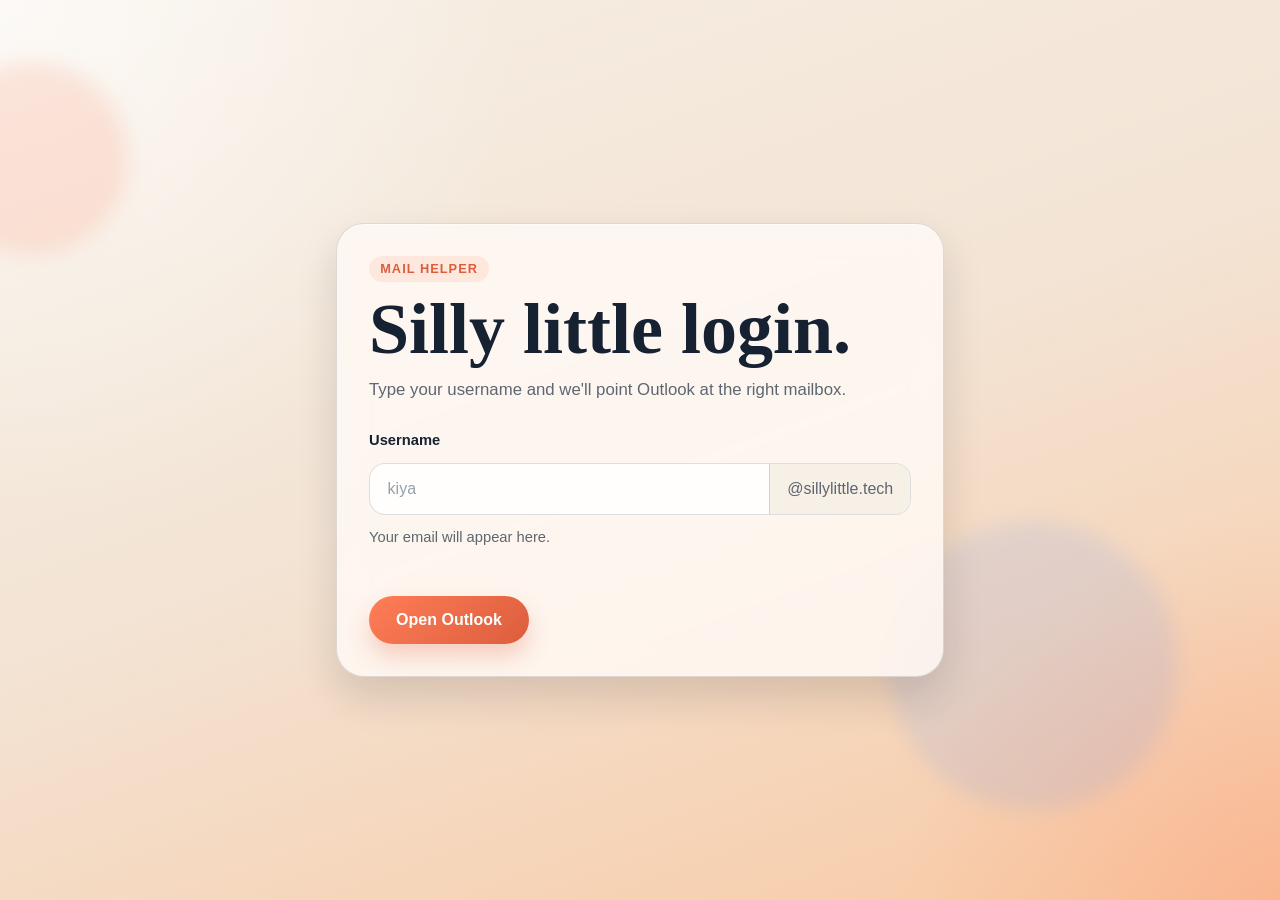
==== mapland/priv/static/index.html @ 3920af33 "Init Elixir app" ====
<!DOCTYPE html>
<html lang="en">
  <head>
    <meta charset="UTF-8" />
    <meta name="viewport" content="width=device-width, initial-scale=1.0" />
    <title>Silly Little Login</title>
    <meta
      name="description"
      content="Sign in to your sillylittle.tech mailbox with a tiny username helper."
    />
    <link rel="stylesheet" href="/styles.css" />
    <script defer src="/app.js"></script>
  </head>
  <body>
    <main class="shell">
      <section class="card">
        <p class="eyebrow">mail helper</p>
        <h1>Silly little login.</h1>
        <p class="lede">
          Type your username and we'll point Outlook at the right mailbox.
        </p>

        <form id="login-form" class="login-form">
          <label for="username">Username</label>
          <div class="input-row">
            <input
              id="username"
              name="username"
              type="text"
              inputmode="email"
              autocomplete="username"
              placeholder="kiya"
              aria-describedby="email-preview error-message"
              required
            />
            <span class="suffix">@sillylittle.tech</span>
          </div>

          <p id="email-preview" class="preview">Your email will appear here.</p>
          <p id="error-message" class="error" aria-live="polite"></p>

          <button type="submit">Open Outlook</button>
        </form>
      </section>
    </main>
  </body>
</html>
---- styles.css ----
:root {
  --bg: #f6eee3;
  --bg-accent: #f8c9a3;
  --paper: rgba(255, 250, 245, 0.84);
  --ink: #162131;
  --muted: #5f6671;
  --line: rgba(22, 33, 49, 0.14);
  --highlight: #ff7d57;
  --highlight-deep: #dc5d3d;
  --shadow: rgba(24, 20, 30, 0.14);
}

* {
  box-sizing: border-box;
}

body {
  margin: 0;
  min-height: 100vh;
  color: var(--ink);
  font-family: "Avenir Next", "Trebuchet MS", "Gill Sans", sans-serif;
  background:
    radial-gradient(circle at top left, rgba(255, 255, 255, 0.7), transparent 34%),
    radial-gradient(circle at bottom right, rgba(255, 125, 87, 0.25), transparent 24%),
    linear-gradient(160deg, var(--bg) 0%, #f3e4d5 48%, var(--bg-accent) 100%);
}

body::before,
body::after {
  content: "";
  position: fixed;
  z-index: 0;
  border-radius: 999px;
  filter: blur(10px);
  pointer-events: none;
}

body::before {
  top: 7vh;
  left: -4rem;
  width: 12rem;
  height: 12rem;
  background: rgba(255, 125, 87, 0.16);
}

body::after {
  right: 8vw;
  bottom: 10vh;
  width: 18rem;
  height: 18rem;
  background: rgba(87, 141, 255, 0.12);
}

.shell {
  position: relative;
  z-index: 1;
  min-height: 100vh;
  display: grid;
  place-items: center;
  padding: 1.5rem;
}

.card {
  width: min(100%, 38rem);
  padding: 2rem;
  border: 1px solid var(--line);
  border-radius: 1.75rem;
  background: var(--paper);
  backdrop-filter: blur(14px);
  box-shadow:
    0 1.25rem 2.5rem var(--shadow),
    inset 0 1px 0 rgba(255, 255, 255, 0.5);
  animation: float-in 480ms ease-out both;
}

.eyebrow {
  display: inline-block;
  margin: 0 0 0.8rem;
  padding: 0.35rem 0.7rem;
  border-radius: 999px;
  background: rgba(255, 125, 87, 0.12);
  color: var(--highlight-deep);
  font-size: 0.8rem;
  font-weight: 700;
  letter-spacing: 0.08em;
  text-transform: uppercase;
}

h1 {
  margin: 0;
  font-family: "Iowan Old Style", "Palatino Linotype", "Book Antiqua", serif;
  font-size: clamp(2.6rem, 7vw, 4.5rem);
  line-height: 0.95;
}

.lede {
  max-width: 30rem;
  margin: 0.9rem 0 1.8rem;
  color: var(--muted);
  font-size: 1.05rem;
  line-height: 1.55;
}

.login-form {
  display: grid;
  gap: 0.9rem;
}

.login-form label {
  font-size: 0.92rem;
  font-weight: 700;
}

.input-row {
  display: grid;
  grid-template-columns: minmax(0, 1fr) auto;
  overflow: hidden;
  border: 1px solid var(--line);
  border-radius: 1rem;
  background: rgba(255, 255, 255, 0.85);
  transition: border-color 160ms ease, transform 160ms ease, box-shadow 160ms ease;
}

.input-row:focus-within {
  border-color: rgba(220, 93, 61, 0.55);
  transform: translateY(-1px);
  box-shadow: 0 0 0 4px rgba(255, 125, 87, 0.12);
}

input {
  width: 100%;
  padding: 1rem 1.1rem;
  border: 0;
  color: var(--ink);
  background: transparent;
  font: inherit;
}

input:focus {
  outline: none;
}

input::placeholder {
  color: #95a0ae;
}

.suffix {
  display: flex;
  align-items: center;
  padding: 1rem 1.05rem;
  border-left: 1px solid var(--line);
  color: var(--muted);
  background: rgba(246, 238, 227, 0.8);
  white-space: nowrap;
}

.preview,
.error {
  min-height: 1.2rem;
  margin: 0;
  font-size: 0.92rem;
}

.preview {
  color: var(--muted);
}

.error {
  color: #b6332d;
}

button {
  width: fit-content;
  min-width: 10rem;
  padding: 0.95rem 1.3rem;
  border: 0;
  border-radius: 999px;
  color: white;
  background: linear-gradient(135deg, var(--highlight) 0%, var(--highlight-deep) 100%);
  box-shadow: 0 0.8rem 1.4rem rgba(220, 93, 61, 0.25);
  font: inherit;
  font-weight: 700;
  cursor: pointer;
  transition: transform 160ms ease, box-shadow 160ms ease, filter 160ms ease;
}

button:hover {
  transform: translateY(-1px);
  box-shadow: 0 1rem 1.8rem rgba(220, 93, 61, 0.3);
  filter: saturate(1.05);
}

button:active {
  transform: translateY(0);
}

@keyframes float-in {
  from {
    opacity: 0;
    transform: translateY(16px) scale(0.985);
  }

  to {
    opacity: 1;
    transform: translateY(0) scale(1);
  }
}

@media (max-width: 720px) {
  .card {
    padding: 1.4rem;
    border-radius: 1.4rem;
  }

  .input-row {
    grid-template-columns: 1fr;
  }

  .suffix {
    border-left: 0;
    border-top: 1px solid var(--line);
    justify-content: center;
  }

  button {
    width: 100%;
  }
}
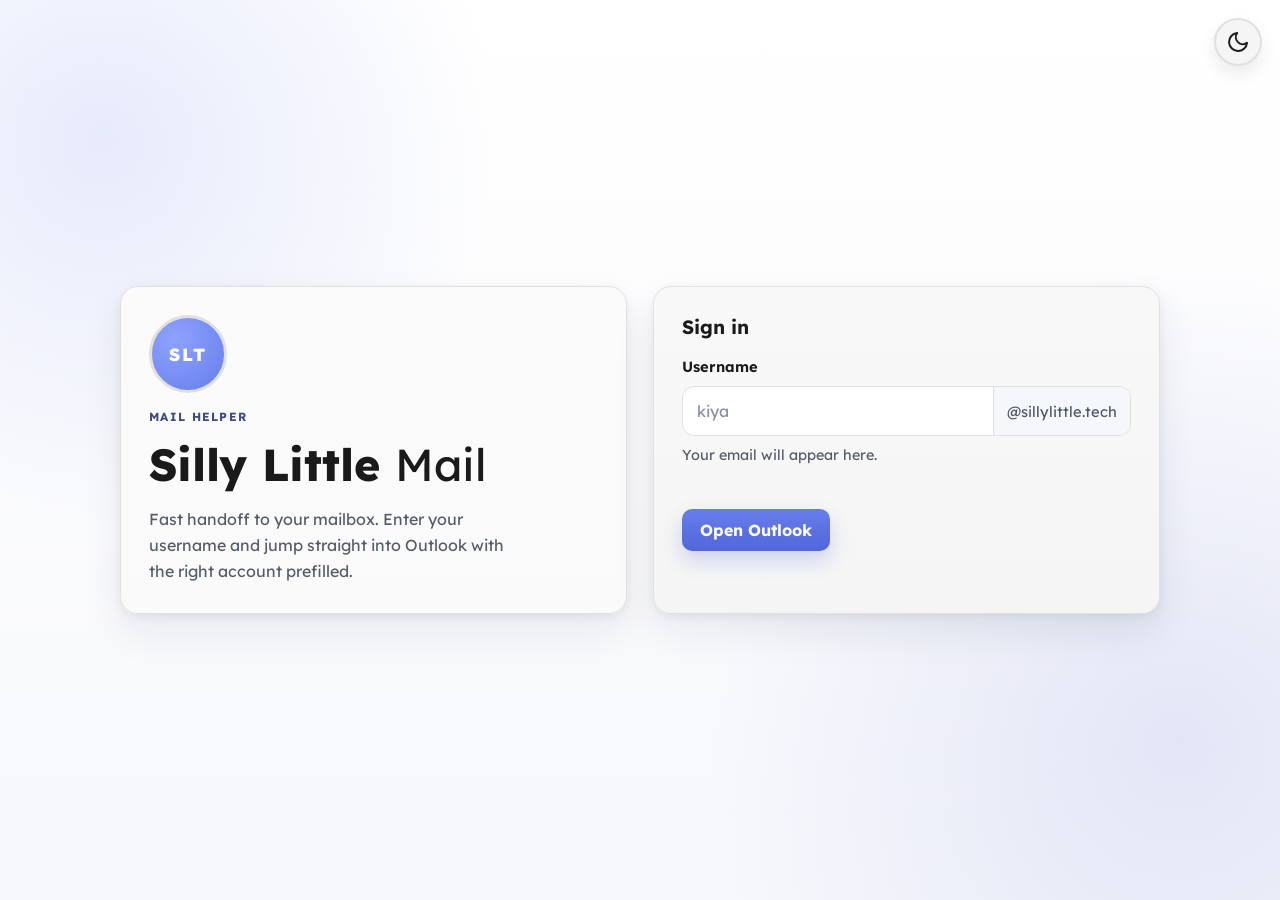
==== commit b64fd51e: "Respect Theme and Login Context" ====
--- a/mapland/priv/static/index.html
+++ b/mapland/priv/static/index.html
@@ -8,40 +8,107 @@
       name="description"
       content="Sign in to your sillylittle.tech mailbox with a tiny username helper."
     />
+    <script>
+      (function () {
+        try {
+          const savedTheme = localStorage.getItem("theme");
+          const systemTheme =
+            globalThis.matchMedia &&
+            globalThis.matchMedia("(prefers-color-scheme: dark)").matches
+              ? "dark"
+              : "light";
+          document.documentElement.dataset.theme = savedTheme || systemTheme;
+        } catch (error) {
+          document.documentElement.dataset.theme = "light";
+        }
+      })();
+    </script>
+    <link rel="preconnect" href="https://fonts.googleapis.com" />
+    <link rel="preconnect" href="https://fonts.gstatic.com" crossorigin />
+    <link
+      rel="stylesheet"
+      href="https://fonts.googleapis.com/css2?family=Lexend:wght@100..900&display=swap"
+    />
     <link rel="stylesheet" href="/styles.css" />
     <script defer src="/app.js"></script>
   </head>
   <body>
+    <button id="themeToggle" class="theme-toggle" aria-label="Toggle theme">
+      <svg
+        class="sun-icon"
+        xmlns="http://www.w3.org/2000/svg"
+        width="24"
+        height="24"
+        viewBox="0 0 24 24"
+        fill="none"
+        stroke="currentColor"
+        stroke-width="2"
+        stroke-linecap="round"
+        stroke-linejoin="round"
+      >
+        <circle cx="12" cy="12" r="5"></circle>
+        <line x1="12" y1="1" x2="12" y2="3"></line>
+        <line x1="12" y1="21" x2="12" y2="23"></line>
+        <line x1="4.22" y1="4.22" x2="5.64" y2="5.64"></line>
+        <line x1="18.36" y1="18.36" x2="19.78" y2="19.78"></line>
+        <line x1="1" y1="12" x2="3" y2="12"></line>
+        <line x1="21" y1="12" x2="23" y2="12"></line>
+        <line x1="4.22" y1="19.78" x2="5.64" y2="18.36"></line>
+        <line x1="18.36" y1="5.64" x2="19.78" y2="4.22"></line>
+      </svg>
+      <svg
+        class="moon-icon"
+        xmlns="http://www.w3.org/2000/svg"
+        width="24"
+        height="24"
+        viewBox="0 0 24 24"
+        fill="none"
+        stroke="currentColor"
+        stroke-width="2"
+        stroke-linecap="round"
+        stroke-linejoin="round"
+      >
+        <path d="M21 12.79A9 9 0 1 1 11.21 3 7 7 0 0 0 21 12.79z"></path>
+      </svg>
+    </button>
     <main class="shell">
-      <section class="card">
-        <p class="eyebrow">mail helper</p>
-        <h1>Silly little login.</h1>
-        <p class="lede">
-          Type your username and we'll point Outlook at the right mailbox.
-        </p>
+      <div class="layout">
+        <section class="panel brand-panel" aria-label="Site introduction">
+          <div class="avatar" aria-hidden="true">SLT</div>
+          <p class="eyebrow">mail helper</p>
+          <h1>Silly Little <span>Mail</span></h1>
+          <p class="lede">
+            Fast handoff to your mailbox. Enter your username and jump straight
+            into Outlook with the right account prefilled.
+          </p>
+        </section>
 
-        <form id="login-form" class="login-form">
-          <label for="username">Username</label>
-          <div class="input-row">
-            <input
-              id="username"
-              name="username"
-              type="text"
-              inputmode="email"
-              autocomplete="username"
-              placeholder="kiya"
-              aria-describedby="email-preview error-message"
-              required
-            />
-            <span class="suffix">@sillylittle.tech</span>
-          </div>
+        <section class="panel card">
+          <h2>Sign in</h2>
 
-          <p id="email-preview" class="preview">Your email will appear here.</p>
-          <p id="error-message" class="error" aria-live="polite"></p>
+          <form id="login-form" class="login-form">
+            <label for="username">Username</label>
+            <div class="input-row">
+              <input
+                id="username"
+                name="username"
+                type="text"
+                inputmode="email"
+                autocomplete="username"
+                placeholder="kiya"
+                aria-describedby="email-preview error-message"
+                required
+              />
+              <span class="suffix">@sillylittle.tech</span>
+            </div>
 
-          <button type="submit">Open Outlook</button>
-        </form>
-      </section>
+            <p id="email-preview" class="preview">Your email will appear here.</p>
+            <p id="error-message" class="error" aria-live="polite"></p>
+
+            <button type="submit">Open Outlook</button>
+          </form>
+        </section>
+      </div>
     </main>
   </body>
 </html>
--- a/styles.css
+++ b/styles.css
@@ -1,13 +1,43 @@
 :root {
-  --bg: #f6eee3;
-  --bg-accent: #f8c9a3;
-  --paper: rgba(255, 250, 245, 0.84);
-  --ink: #162131;
-  --muted: #5f6671;
-  --line: rgba(22, 33, 49, 0.14);
-  --highlight: #ff7d57;
-  --highlight-deep: #dc5d3d;
-  --shadow: rgba(24, 20, 30, 0.14);
+  --bg-color: #ffffff;
+  --bg-bottom: #f7f8fc;
+  --glow-a: rgba(102, 126, 234, 0.15);
+  --glow-b: rgba(80, 98, 202, 0.13);
+  --text-color: #1a1a1a;
+  --muted: #555d68;
+  --card-bg: #f5f5f5;
+  --panel-bg: #fafafa;
+  --border-color: #e0e0e0;
+  --accent-color: #667eea;
+  --accent-deep: #5166d8;
+  --danger: #a83a3a;
+  --placeholder: #8690a0;
+  --surface: #ffffff;
+  --surface-soft: #f6f7fa;
+  --shadow-a: rgba(15, 23, 42, 0.08);
+  --shadow-b: rgba(15, 23, 42, 0.06);
+  --toggle-shadow: rgba(0, 0, 0, 0.08);
+}
+
+[data-theme="dark"] {
+  --bg-color: #121722;
+  --bg-bottom: #0e1119;
+  --glow-a: rgba(140, 157, 255, 0.2);
+  --glow-b: rgba(85, 108, 232, 0.18);
+  --text-color: #f2f5ff;
+  --muted: #bec8da;
+  --card-bg: #1b2230;
+  --panel-bg: #171d2a;
+  --border-color: #323a4f;
+  --accent-color: #8b9dff;
+  --accent-deep: #7086fa;
+  --danger: #ff9a9a;
+  --placeholder: #93a0ba;
+  --surface: #1f2736;
+  --surface-soft: #262f41;
+  --shadow-a: rgba(0, 0, 0, 0.34);
+  --shadow-b: rgba(0, 0, 0, 0.24);
+  --toggle-shadow: rgba(0, 0, 0, 0.3);
 }
 
 * {
@@ -17,123 +47,189 @@
 body {
   margin: 0;
   min-height: 100vh;
-  color: var(--ink);
-  font-family: "Avenir Next", "Trebuchet MS", "Gill Sans", sans-serif;
+  color: var(--text-color);
+  font-family:
+    "Lexend",
+    -apple-system,
+    BlinkMacSystemFont,
+    "Segoe UI",
+    Roboto,
+    "Helvetica Neue",
+    Arial,
+    sans-serif;
   background:
-    radial-gradient(circle at top left, rgba(255, 255, 255, 0.7), transparent 34%),
-    radial-gradient(circle at bottom right, rgba(255, 125, 87, 0.25), transparent 24%),
-    linear-gradient(160deg, var(--bg) 0%, #f3e4d5 48%, var(--bg-accent) 100%);
-}
-
-body::before,
-body::after {
-  content: "";
+    radial-gradient(circle at 8% 15%, var(--glow-a), transparent 28%),
+    radial-gradient(circle at 92% 82%, var(--glow-b), transparent 34%),
+    linear-gradient(180deg, var(--bg-color) 0%, var(--bg-bottom) 100%);
+  transition:
+    background-color 0.2s ease,
+    color 0.2s ease;
+}
+
+.theme-toggle {
   position: fixed;
-  z-index: 0;
+  top: 18px;
+  right: 18px;
+  width: 48px;
+  height: 48px;
   border-radius: 999px;
-  filter: blur(10px);
-  pointer-events: none;
-}
-
-body::before {
-  top: 7vh;
-  left: -4rem;
-  width: 12rem;
-  height: 12rem;
-  background: rgba(255, 125, 87, 0.16);
-}
-
-body::after {
-  right: 8vw;
-  bottom: 10vh;
-  width: 18rem;
-  height: 18rem;
-  background: rgba(87, 141, 255, 0.12);
+  border: 2px solid var(--border-color);
+  background: var(--card-bg);
+  color: var(--text-color);
+  box-shadow: 0 8px 18px var(--toggle-shadow);
+  cursor: pointer;
+  z-index: 10;
+  display: flex;
+  align-items: center;
+  justify-content: center;
+  transition:
+    transform 0.18s ease,
+    background-color 0.18s ease,
+    border-color 0.18s ease;
+}
+
+.theme-toggle:hover {
+  transform: rotate(12deg);
+}
+
+.sun-icon {
+  display: none;
+}
+
+.moon-icon {
+  display: block;
+}
+
+[data-theme="dark"] .sun-icon {
+  display: block;
+}
+
+[data-theme="dark"] .moon-icon {
+  display: none;
 }
 
 .shell {
-  position: relative;
-  z-index: 1;
   min-height: 100vh;
   display: grid;
   place-items: center;
-  padding: 1.5rem;
+  padding: 24px 20px;
+}
+
+.layout {
+  width: min(1040px, 100%);
+  display: grid;
+  grid-template-columns: minmax(280px, 1fr) minmax(320px, 1fr);
+  gap: 26px;
+  align-items: stretch;
+  animation: rise-in 420ms ease-out both;
+}
+
+.panel {
+  border: 1px solid var(--border-color);
+  border-radius: 18px;
+  background: linear-gradient(180deg, color-mix(in srgb, var(--panel-bg) 85%, #ffffff 15%) 0%, var(--panel-bg) 100%);
+  box-shadow:
+    0 18px 40px var(--shadow-a),
+    0 3px 10px var(--shadow-b);
+}
+
+.brand-panel {
+  padding: 28px;
+  display: flex;
+  flex-direction: column;
+  justify-content: center;
+  gap: 16px;
+}
+
+.avatar {
+  width: 78px;
+  height: 78px;
+  border-radius: 999px;
+  border: 3px solid var(--border-color);
+  background: radial-gradient(circle at 32% 30%, #8ea2ff, var(--accent-color));
+  color: #fff;
+  display: grid;
+  place-items: center;
+  font-size: 1.1rem;
+  font-weight: 800;
+  letter-spacing: 0.08em;
+}
+
+.eyebrow {
+  margin: 0;
+  font-size: 0.74rem;
+  font-weight: 700;
+  letter-spacing: 0.11em;
+  text-transform: uppercase;
+  color: #3e4b81;
+}
+
+h1 {
+  margin: 0;
+  font-size: clamp(2rem, 4vw, 2.8rem);
+  line-height: 1.1;
+  font-weight: 750;
+}
+
+h1 span {
+  font-weight: 420;
+}
+
+.lede {
+  margin: 0;
+  color: var(--muted);
+  font-size: 1rem;
+  line-height: 1.65;
+  max-width: 38ch;
 }
 
 .card {
-  width: min(100%, 38rem);
-  padding: 2rem;
-  border: 1px solid var(--line);
-  border-radius: 1.75rem;
-  background: var(--paper);
-  backdrop-filter: blur(14px);
-  box-shadow:
-    0 1.25rem 2.5rem var(--shadow),
-    inset 0 1px 0 rgba(255, 255, 255, 0.5);
-  animation: float-in 480ms ease-out both;
-}
-
-.eyebrow {
-  display: inline-block;
-  margin: 0 0 0.8rem;
-  padding: 0.35rem 0.7rem;
-  border-radius: 999px;
-  background: rgba(255, 125, 87, 0.12);
-  color: var(--highlight-deep);
-  font-size: 0.8rem;
+  background: linear-gradient(180deg, color-mix(in srgb, var(--card-bg) 65%, #ffffff 35%) 0%, var(--card-bg) 100%);
+  padding: 28px;
+}
+
+h2 {
+  margin: 0 0 18px;
+  font-size: 1.2rem;
   font-weight: 700;
-  letter-spacing: 0.08em;
-  text-transform: uppercase;
-}
-
-h1 {
-  margin: 0;
-  font-family: "Iowan Old Style", "Palatino Linotype", "Book Antiqua", serif;
-  font-size: clamp(2.6rem, 7vw, 4.5rem);
-  line-height: 0.95;
-}
-
-.lede {
-  max-width: 30rem;
-  margin: 0.9rem 0 1.8rem;
-  color: var(--muted);
-  font-size: 1.05rem;
-  line-height: 1.55;
 }
 
 .login-form {
   display: grid;
-  gap: 0.9rem;
+  gap: 10px;
 }
 
 .login-form label {
   font-size: 0.92rem;
-  font-weight: 700;
+  font-weight: 650;
 }
 
 .input-row {
   display: grid;
   grid-template-columns: minmax(0, 1fr) auto;
+  border: 1px solid var(--border-color);
+  border-radius: 12px;
   overflow: hidden;
-  border: 1px solid var(--line);
-  border-radius: 1rem;
-  background: rgba(255, 255, 255, 0.85);
-  transition: border-color 160ms ease, transform 160ms ease, box-shadow 160ms ease;
+  background: var(--surface);
+  transition:
+    border-color 0.2s ease,
+    box-shadow 0.2s ease,
+    transform 0.2s ease;
 }
 
 .input-row:focus-within {
-  border-color: rgba(220, 93, 61, 0.55);
+  border-color: color-mix(in srgb, var(--accent-color) 46%, var(--border-color) 54%);
+  box-shadow: 0 0 0 4px rgba(102, 126, 234, 0.16);
   transform: translateY(-1px);
-  box-shadow: 0 0 0 4px rgba(255, 125, 87, 0.12);
 }
 
 input {
   width: 100%;
-  padding: 1rem 1.1rem;
   border: 0;
-  color: var(--ink);
+  padding: 14px 14px;
+  font: inherit;
+  color: var(--text-color);
   background: transparent;
-  font: inherit;
 }
 
 input:focus {
@@ -141,24 +237,25 @@
 }
 
 input::placeholder {
-  color: #95a0ae;
+  color: var(--placeholder);
 }
 
 .suffix {
-  display: flex;
-  align-items: center;
-  padding: 1rem 1.05rem;
-  border-left: 1px solid var(--line);
-  color: var(--muted);
-  background: rgba(246, 238, 227, 0.8);
+  border-left: 1px solid var(--border-color);
+  background: var(--surface-soft);
+  color: #4f5766;
+  padding: 14px 13px;
+  display: grid;
+  place-items: center;
   white-space: nowrap;
+  font-size: 0.92rem;
 }
 
 .preview,
 .error {
   min-height: 1.2rem;
   margin: 0;
-  font-size: 0.92rem;
+  font-size: 0.9rem;
 }
 
 .preview {
@@ -166,50 +263,71 @@
 }
 
 .error {
-  color: #b6332d;
-}
-
-button {
+  color: var(--danger);
+}
+
+.login-form button {
   width: fit-content;
-  min-width: 10rem;
-  padding: 0.95rem 1.3rem;
+  min-width: 148px;
+  margin-top: 4px;
   border: 0;
-  border-radius: 999px;
-  color: white;
-  background: linear-gradient(135deg, var(--highlight) 0%, var(--highlight-deep) 100%);
-  box-shadow: 0 0.8rem 1.4rem rgba(220, 93, 61, 0.25);
+  border-radius: 10px;
+  padding: 11px 18px;
+  color: #fff;
   font: inherit;
   font-weight: 700;
+  background: linear-gradient(180deg, var(--accent-color), var(--accent-deep));
+  box-shadow: 0 10px 20px rgba(81, 102, 216, 0.24);
   cursor: pointer;
-  transition: transform 160ms ease, box-shadow 160ms ease, filter 160ms ease;
-}
-
-button:hover {
-  transform: translateY(-1px);
-  box-shadow: 0 1rem 1.8rem rgba(220, 93, 61, 0.3);
+  transition:
+    transform 0.2s ease,
+    box-shadow 0.2s ease,
+    filter 0.2s ease;
+}
+
+.login-form button:hover {
+  transform: translateY(-2px);
+  box-shadow: 0 14px 24px rgba(81, 102, 216, 0.3);
   filter: saturate(1.05);
 }
 
-button:active {
+.login-form button:active {
   transform: translateY(0);
 }
 
-@keyframes float-in {
+@keyframes rise-in {
   from {
     opacity: 0;
-    transform: translateY(16px) scale(0.985);
+    transform: translateY(12px);
   }
 
   to {
     opacity: 1;
-    transform: translateY(0) scale(1);
-  }
-}
-
-@media (max-width: 720px) {
+    transform: translateY(0);
+  }
+}
+
+@media (max-width: 820px) {
+  .shell {
+    padding: 16px;
+  }
+
+  .theme-toggle {
+    width: 44px;
+    height: 44px;
+    top: 12px;
+    right: 12px;
+  }
+
+  .layout {
+    grid-template-columns: 1fr;
+    gap: 14px;
+  }
+
+  .brand-panel,
   .card {
-    padding: 1.4rem;
-    border-radius: 1.4rem;
+    padding: 20px;
+    border-radius: 14px;
   }
 
   .input-row {
@@ -218,11 +336,11 @@
 
   .suffix {
     border-left: 0;
-    border-top: 1px solid var(--line);
+    border-top: 1px solid var(--border-color);
     justify-content: center;
   }
 
-  button {
+  .login-form button {
     width: 100%;
   }
 }
